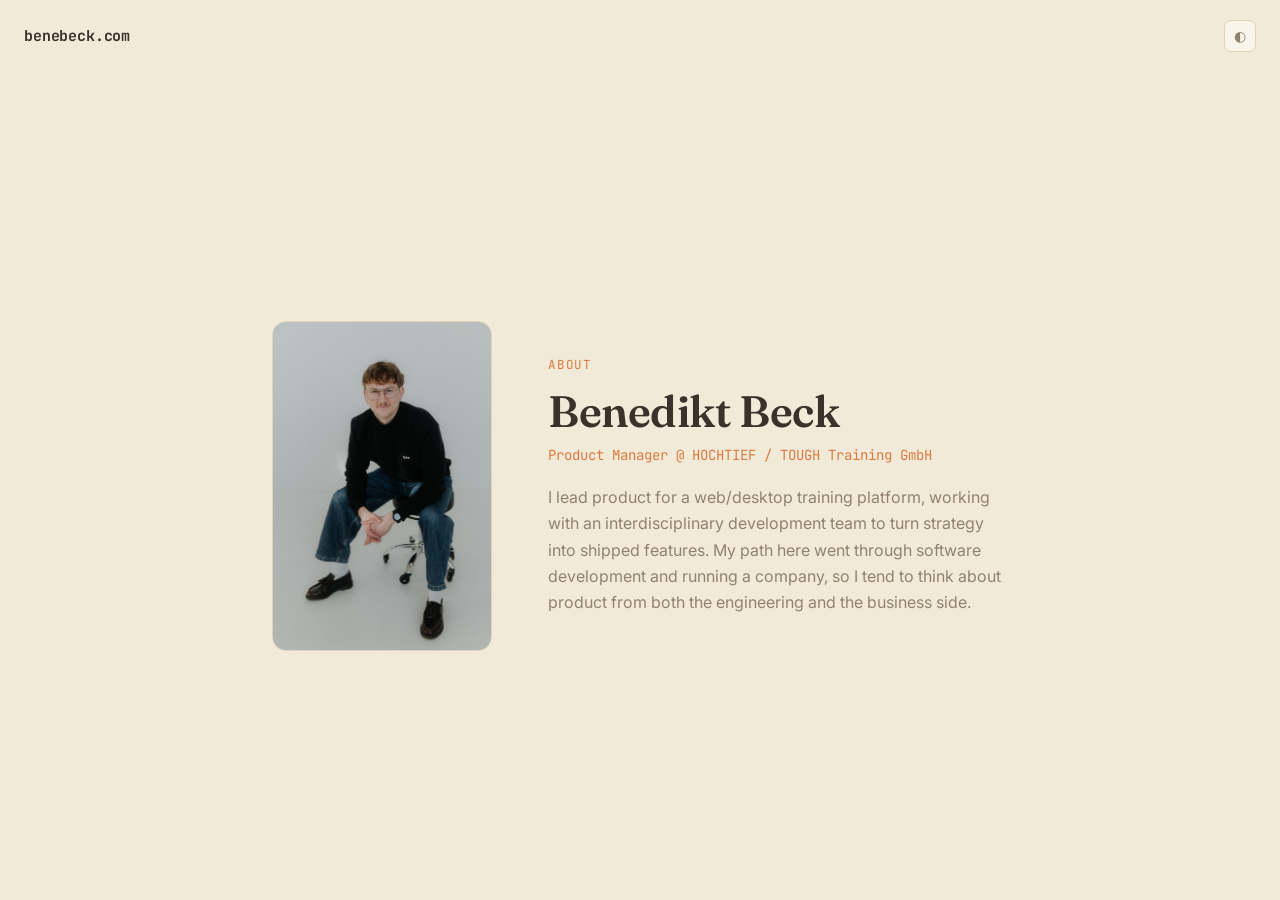
==== about.html @ 8984f31f "Add about page with link from under-construction homepage Homepage now points to a full about sectio" ====
<!DOCTYPE html>
<html lang="en">
<head>
<meta charset="UTF-8">
<meta name="viewport" content="width=device-width, initial-scale=1.0">
<title>Benedikt Beck — benebeck.com</title>
<meta name="description" content="Benedikt Beck — Product Manager @ HOCHTIEF / TOUGH Training GmbH.">
<link rel="icon" type="image/svg+xml" href="favicon.svg">
<link rel="stylesheet" href="style.css">
<style>
  main {
    flex: 1;
    display: flex;
    align-items: center;
    justify-content: center;
    padding: 40px 24px;
  }
  .about {
    display: flex;
    align-items: center;
    gap: 56px;
    max-width: 780px;
  }
  .about-photo {
    width: 220px;
    height: 330px;
    object-fit: cover;
    border-radius: 14px;
    border: 1px solid var(--line);
    flex-shrink: 0;
  }
  h1 {
    font-family: 'Fraunces', serif;
    font-weight: 600;
    font-size: clamp(32px, 5vw, 44px);
    line-height: 1.1;
    margin: 0 0 10px;
    letter-spacing: -0.01em;
  }
  .role {
    font-family: 'JetBrains Mono', monospace;
    font-size: 14px;
    color: var(--accent);
    margin: 0 0 20px;
  }
  .bio {
    font-size: 16px;
    line-height: 1.65;
    color: var(--ink-dim);
    max-width: 460px;
    margin: 0;
  }

  @media (max-width: 640px) {
    .about { flex-direction: column; text-align: center; gap: 28px; }
    .about-photo { width: 180px; height: 270px; }
    .bio { max-width: none; }
  }
</style>
</head>
<body>

<header>
  <a class="logo" href="/">benebeck.com</a>
  <button class="theme-toggle" id="theme-toggle" title="Toggle theme" aria-label="Toggle theme">◐</button>
</header>

<main>
  <div class="about">
    <img class="about-photo" src="assets/benedikt-beck.jpg" alt="Benedikt Beck">
    <div>
      <p class="eyebrow">About</p>
      <h1>Benedikt Beck</h1>
      <p class="role">Product Manager @ HOCHTIEF / TOUGH Training GmbH</p>
      <p class="bio">
        I lead product for a web/desktop training platform, working with
        an interdisciplinary development team to turn strategy into
        shipped features. My path here went through software development
        and running a company, so I tend to think about product from both
        the engineering and the business side.
      </p>
    </div>
  </div>
</main>

<script src="theme.js"></script>

</body>
</html>
---- style.css ----
@import url('https://fonts.googleapis.com/css2?family=Fraunces:opsz,wght@9..144,400;9..144,600&family=Inter:wght@400;500;600&family=JetBrains+Mono:wght@400;500&display=swap');

:root {
  --bg: #F2EAD9;
  --card: #FAF5EA;
  --line: #DFD3BC;
  --ink: #3A332A;
  --ink-dim: #8F836F;
  --accent: #D97B3F;
  --accent-dim: #C0632A;
}
:root[data-theme="dark"] {
  --bg: #211F1D;
  --card: #2A2724;
  --line: #3C3733;
  --ink: #EDE6DA;
  --ink-dim: #A79E92;
  --accent: #5AA99A;
  --accent-dim: #3E7267;
}

* { box-sizing: border-box; }

body {
  margin: 0;
  min-height: 100vh;
  background: var(--bg);
  color: var(--ink);
  font-family: 'Inter', sans-serif;
  transition: background 0.2s ease, color 0.2s ease;
  display: flex;
  flex-direction: column;
}

header {
  display: flex;
  align-items: center;
  justify-content: space-between;
  padding: 20px 24px;
}
.logo {
  font-family: 'JetBrains Mono', monospace;
  font-weight: 700;
  font-size: 15px;
  letter-spacing: -0.01em;
  color: inherit;
  text-decoration: none;
}
.theme-toggle {
  background: var(--card);
  border: 1px solid var(--line);
  color: var(--ink-dim);
  width: 32px;
  height: 32px;
  border-radius: 7px;
  cursor: pointer;
  display: flex;
  align-items: center;
  justify-content: center;
  font-size: 14px;
}
.theme-toggle:hover { color: var(--accent); border-color: var(--accent-dim); }

.eyebrow {
  font-family: 'JetBrains Mono', monospace;
  font-size: 12.5px;
  letter-spacing: 0.06em;
  text-transform: uppercase;
  color: var(--accent);
  margin: 0 0 14px;
}
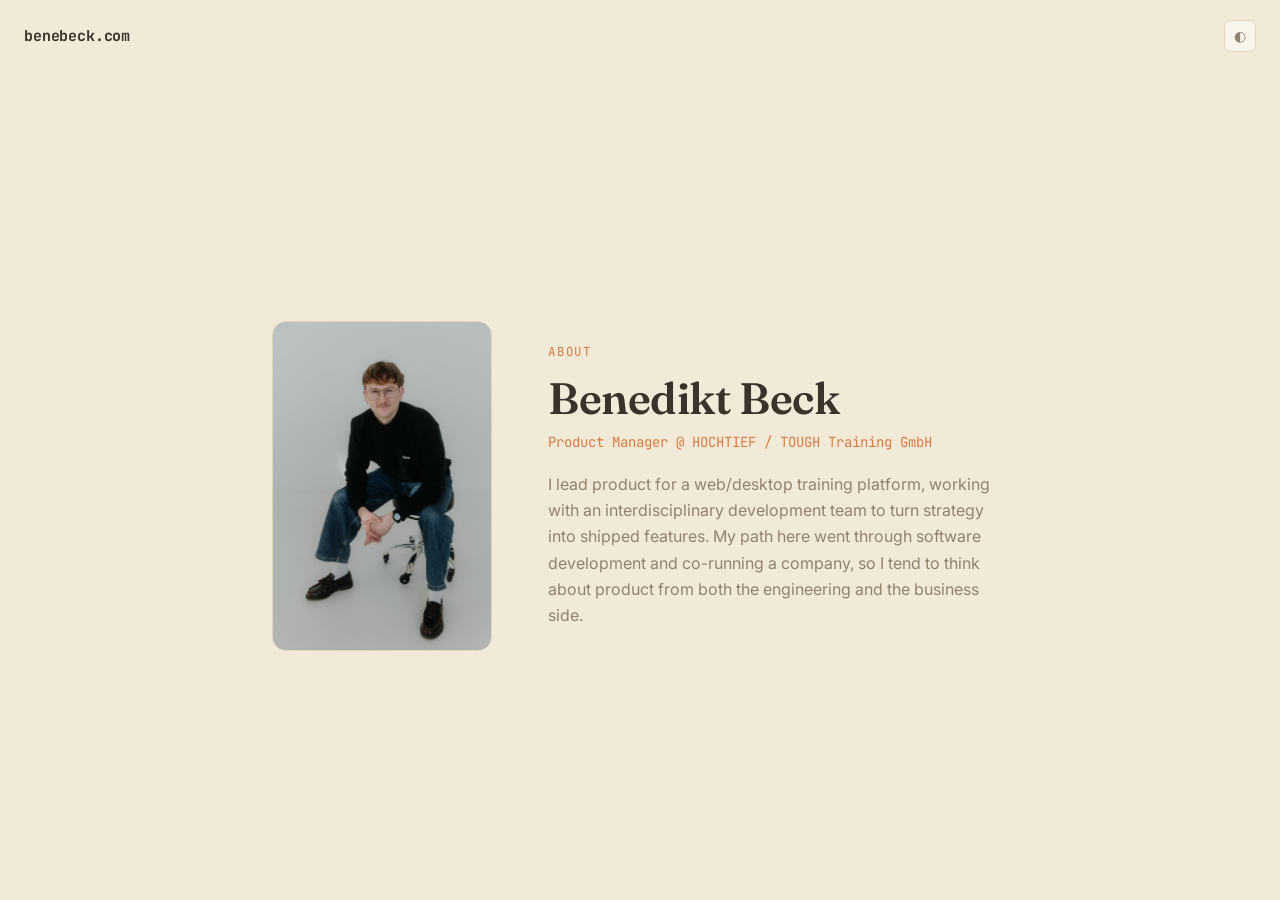
==== commit 7e67dd8c: "Clarify co-running a company in about bio Co-Authored-By: Claude Sonnet 5 <noreply@anthropic.com>" ====
--- a/about.html
+++ b/about.html
@@ -76,7 +76,7 @@
         I lead product for a web/desktop training platform, working with
         an interdisciplinary development team to turn strategy into
         shipped features. My path here went through software development
-        and running a company, so I tend to think about product from both
+        and co-running a company, so I tend to think about product from both
         the engineering and the business side.
       </p>
     </div>
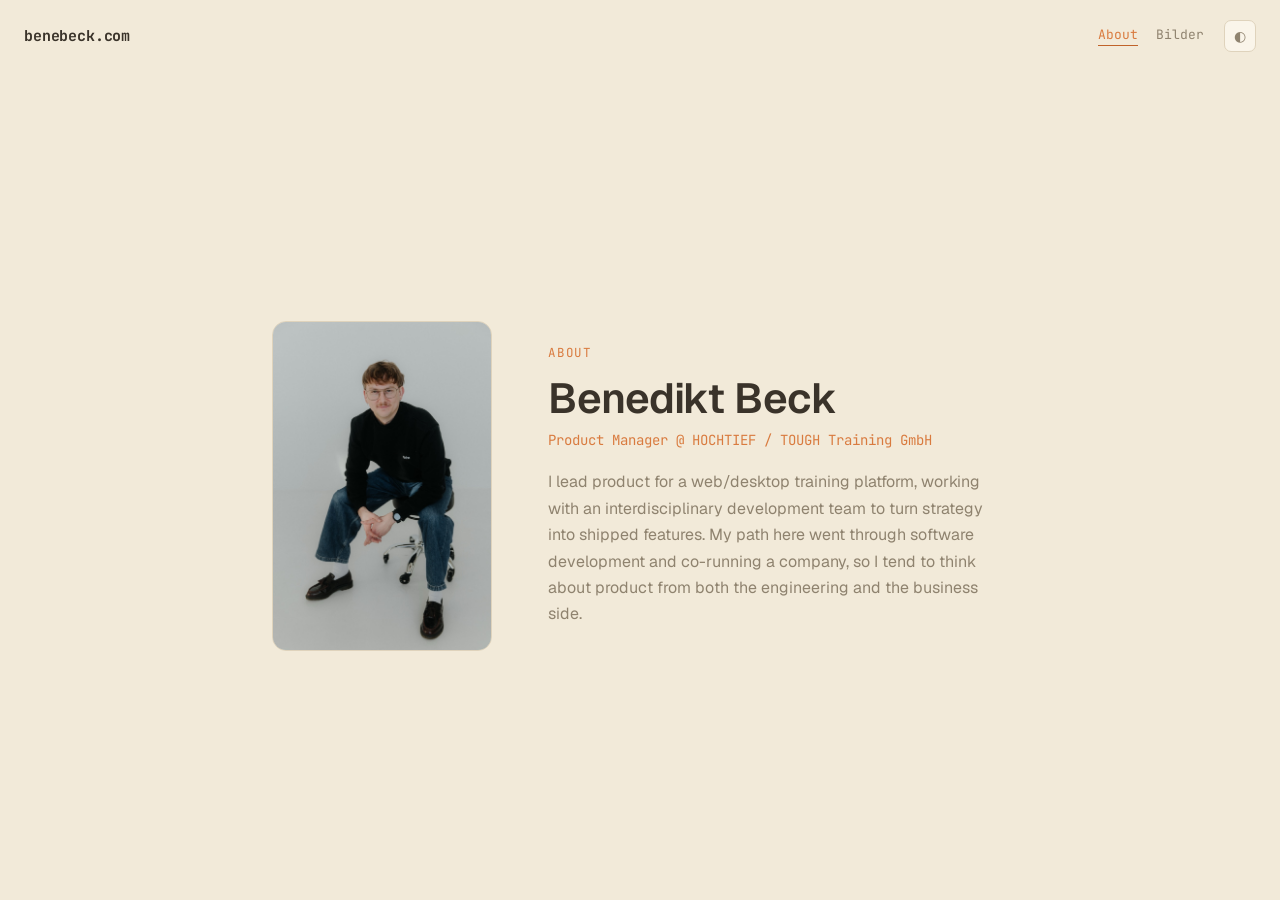
==== commit 8bde07cd: "Switch to self-hosted Geist font Replace Fraunces/Inter with Geist (variable font, self-hosted) for " ====
--- a/about.html
+++ b/about.html
@@ -30,9 +30,9 @@
     flex-shrink: 0;
   }
   h1 {
-    font-family: 'Fraunces', serif;
+    font-family: 'Geist', sans-serif;
     font-weight: 600;
-    font-size: clamp(32px, 5vw, 44px);
+    font-size: 42px;
     line-height: 1.1;
     margin: 0 0 10px;
     letter-spacing: -0.01em;
@@ -62,7 +62,13 @@
 
 <header>
   <a class="logo" href="/">benebeck.com</a>
-  <button class="theme-toggle" id="theme-toggle" title="Toggle theme" aria-label="Toggle theme">◐</button>
+  <div class="header-right">
+    <nav class="nav">
+      <a href="about.html" class="active">About</a>
+      <a href="bilder.html">Bilder</a>
+    </nav>
+    <button class="theme-toggle" id="theme-toggle" title="Toggle theme" aria-label="Toggle theme">◐</button>
+  </div>
 </header>
 
 <main>
--- a/style.css
+++ b/style.css
@@ -1,4 +1,12 @@
-@import url('https://fonts.googleapis.com/css2?family=Fraunces:opsz,wght@9..144,400;9..144,600&family=Inter:wght@400;500;600&family=JetBrains+Mono:wght@400;500&display=swap');
+@import url('https://fonts.googleapis.com/css2?family=JetBrains+Mono:wght@400;500&display=swap');
+
+@font-face {
+  font-family: 'Geist';
+  src: url('assets/fonts/Geist-VariableFont_wght.ttf') format('truetype');
+  font-weight: 100 900;
+  font-style: normal;
+  font-display: swap;
+}
 
 :root {
   --bg: #F2EAD9;
@@ -26,7 +34,8 @@
   min-height: 100vh;
   background: var(--bg);
   color: var(--ink);
-  font-family: 'Inter', sans-serif;
+  font-family: 'Geist', sans-serif;
+  font-size: 16px;
   transition: background 0.2s ease, color 0.2s ease;
   display: flex;
   flex-direction: column;
@@ -36,6 +45,7 @@
   display: flex;
   align-items: center;
   justify-content: space-between;
+  gap: 20px;
   padding: 20px 24px;
 }
 .logo {
@@ -45,6 +55,28 @@
   letter-spacing: -0.01em;
   color: inherit;
   text-decoration: none;
+}
+.header-right {
+  display: flex;
+  align-items: center;
+  gap: 20px;
+}
+.nav {
+  display: flex;
+  gap: 18px;
+}
+.nav a {
+  font-family: 'JetBrains Mono', monospace;
+  font-size: 13px;
+  color: var(--ink-dim);
+  text-decoration: none;
+  border-bottom: 1px solid transparent;
+  padding-bottom: 2px;
+}
+.nav a:hover,
+.nav a.active {
+  color: var(--accent);
+  border-bottom-color: var(--accent-dim);
 }
 .theme-toggle {
   background: var(--card);
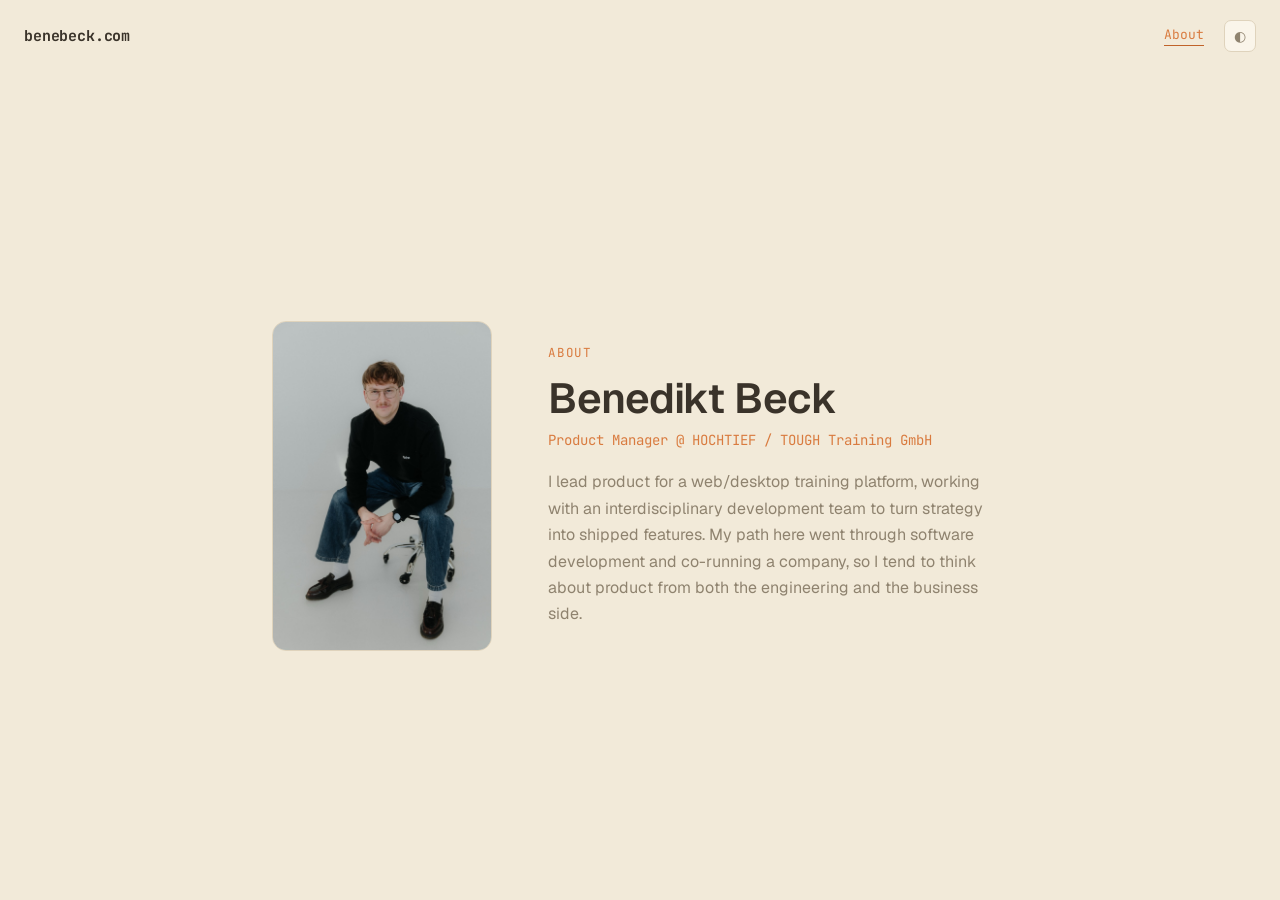
==== commit 949be825: "Remove dead Bilder nav link, fix font-loading FOUC Bilder page never shipped (404). Also swap the re" ====
--- a/about.html
+++ b/about.html
@@ -6,6 +6,9 @@
 <title>Benedikt Beck — benebeck.com</title>
 <meta name="description" content="Benedikt Beck — Product Manager @ HOCHTIEF / TOUGH Training GmbH.">
 <link rel="icon" type="image/svg+xml" href="favicon.svg">
+<link rel="preconnect" href="https://fonts.googleapis.com">
+<link rel="preconnect" href="https://fonts.gstatic.com" crossorigin>
+<link rel="stylesheet" href="https://fonts.googleapis.com/css2?family=JetBrains+Mono:wght@400;500&display=swap">
 <link rel="stylesheet" href="style.css">
 <style>
   main {
@@ -65,7 +68,6 @@
   <div class="header-right">
     <nav class="nav">
       <a href="about.html" class="active">About</a>
-      <a href="bilder.html">Bilder</a>
     </nav>
     <button class="theme-toggle" id="theme-toggle" title="Toggle theme" aria-label="Toggle theme">◐</button>
   </div>
--- a/style.css
+++ b/style.css
@@ -1,5 +1,3 @@
-@import url('https://fonts.googleapis.com/css2?family=JetBrains+Mono:wght@400;500&display=swap');
-
 @font-face {
   font-family: 'Geist';
   src: url('assets/fonts/Geist-VariableFont_wght.ttf') format('truetype');
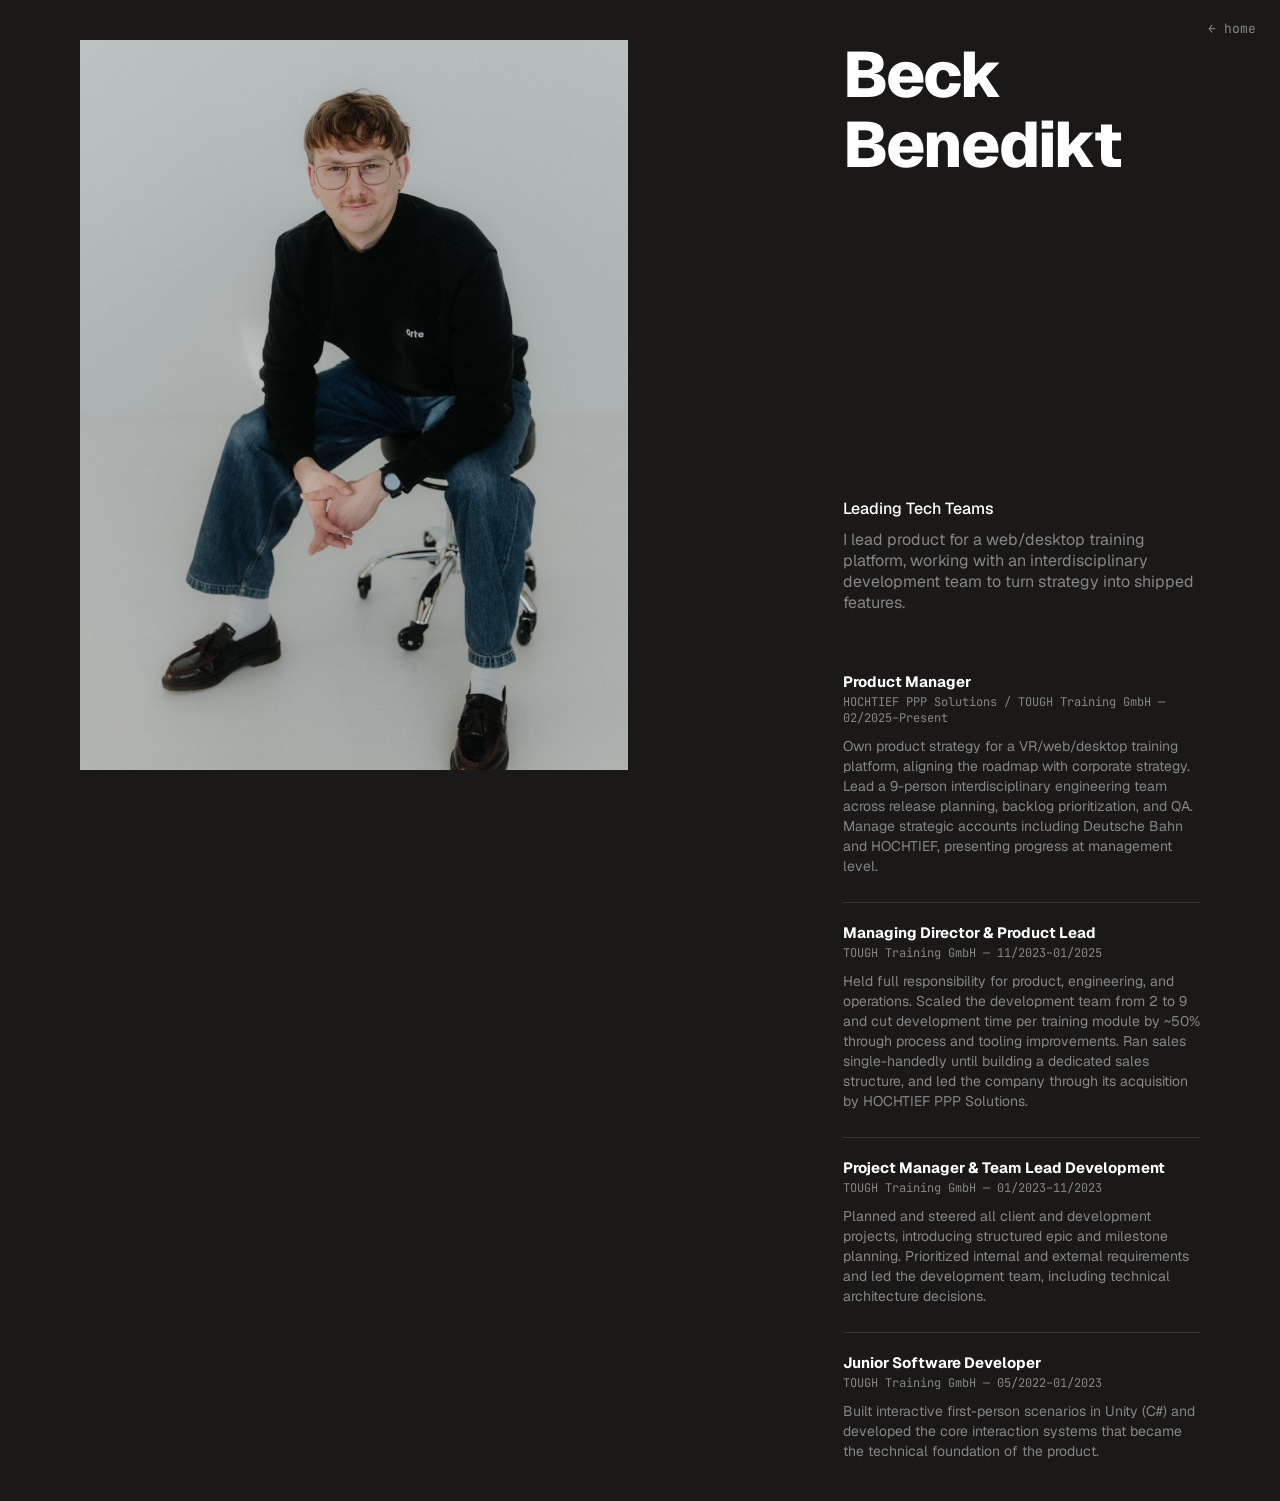
==== commit 599c84e6: "Rebuild homepage and about page to new dark design Replace the placeholder homepage and old about pa" ====
--- a/about.html
+++ b/about.html
@@ -8,90 +8,153 @@
 <link rel="icon" type="image/svg+xml" href="favicon.svg">
 <link rel="preconnect" href="https://fonts.googleapis.com">
 <link rel="preconnect" href="https://fonts.gstatic.com" crossorigin>
-<link rel="stylesheet" href="https://fonts.googleapis.com/css2?family=JetBrains+Mono:wght@400;500&display=swap">
-<link rel="stylesheet" href="style.css">
+<link rel="stylesheet" href="https://fonts.googleapis.com/css2?family=JetBrains+Mono:wght@400;500;700&display=swap">
 <style>
-  main {
+  @font-face {
+    font-family: 'Geist';
+    src: url('assets/fonts/Geist-VariableFont_wght.ttf') format('truetype');
+    font-weight: 100 900;
+    font-style: normal;
+    font-display: swap;
+  }
+  * { box-sizing: border-box; }
+  html, body {
+    margin: 0;
+    background: #1A1918;
+    color: #fff;
+    font-family: 'Geist', sans-serif;
+  }
+
+  .back-link {
+    position: fixed;
+    top: 20px;
+    right: 24px;
+    font-family: 'JetBrains Mono', monospace;
+    font-size: 13px;
+    color: #868686;
+    text-decoration: none;
+    border-bottom: 1px solid transparent;
+    padding-bottom: 2px;
+  }
+  .back-link:hover { color: #fff; }
+
+  .hero {
+    display: flex;
+    align-items: flex-start;
+    gap: 215px;
+    max-width: 1200px;
+    margin: 0 auto;
+    padding: 40px;
+  }
+  .hero-photo {
+    width: 548px;
+    height: 730px;
+    object-fit: cover;
+    flex-shrink: 0;
+    display: block;
+  }
+  .hero-text {
     flex: 1;
+    min-width: 0;
     display: flex;
-    align-items: center;
-    justify-content: center;
-    padding: 40px 24px;
+    flex-direction: column;
   }
-  .about {
-    display: flex;
-    align-items: center;
-    gap: 56px;
-    max-width: 780px;
-  }
-  .about-photo {
-    width: 220px;
-    height: 330px;
-    object-fit: cover;
-    border-radius: 14px;
-    border: 1px solid var(--line);
-    flex-shrink: 0;
-  }
-  h1 {
-    font-family: 'Geist', sans-serif;
-    font-weight: 600;
-    font-size: 42px;
-    line-height: 1.1;
-    margin: 0 0 10px;
-    letter-spacing: -0.01em;
-  }
-  .role {
-    font-family: 'JetBrains Mono', monospace;
-    font-size: 14px;
-    color: var(--accent);
-    margin: 0 0 20px;
-  }
-  .bio {
-    font-size: 16px;
-    line-height: 1.65;
-    color: var(--ink-dim);
-    max-width: 460px;
+  .hero-name {
+    font-weight: 800;
+    font-size: 64px;
+    line-height: 70px;
+    letter-spacing: -0.02em;
     margin: 0;
   }
+  .hero-name span { display: block; }
 
-  @media (max-width: 640px) {
-    .about { flex-direction: column; text-align: center; gap: 28px; }
-    .about-photo { width: 180px; height: 270px; }
-    .bio { max-width: none; }
+  .hero-about {
+    margin-top: 321px;
+  }
+  .hero-label {
+    font-size: 16px;
+    line-height: 1;
+    font-weight: 500;
+    margin: 0 0 12px;
+  }
+  .hero-bio {
+    font-size: 16px;
+    line-height: 21px;
+    color: #868686;
+    margin: 0;
+    max-width: 356px;
+  }
+
+  .cv-list {
+    margin-top: 59px;
+    display: flex;
+    flex-direction: column;
+    gap: 26px;
+    max-width: 480px;
+  }
+  .cv-entry {
+    padding-top: 20px;
+    border-top: 1px solid #343434;
+  }
+  .cv-entry:first-child {
+    padding-top: 0;
+    border-top: none;
+  }
+  .cv-role {
+    font-size: 15px;
+    font-weight: 700;
+    margin: 0 0 3px;
+  }
+  .cv-meta {
+    font-family: 'JetBrains Mono', monospace;
+    font-size: 12px;
+    color: #868686;
+    margin: 0 0 10px;
+  }
+  .cv-desc {
+    font-size: 14px;
+    line-height: 20px;
+    color: #868686;
+    margin: 0;
   }
 </style>
 </head>
 <body>
 
-<header>
-  <a class="logo" href="/">benebeck.com</a>
-  <div class="header-right">
-    <nav class="nav">
-      <a href="about.html" class="active">About</a>
-    </nav>
-    <button class="theme-toggle" id="theme-toggle" title="Toggle theme" aria-label="Toggle theme">◐</button>
-  </div>
-</header>
+<a class="back-link" href="/">← home</a>
 
-<main>
-  <div class="about">
-    <img class="about-photo" src="assets/benedikt-beck.jpg" alt="Benedikt Beck">
-    <div>
-      <p class="eyebrow">About</p>
-      <h1>Benedikt Beck</h1>
-      <p class="role">Product Manager @ HOCHTIEF / TOUGH Training GmbH</p>
-      <p class="bio">
-        I lead product for a web/desktop training platform, working with
-        an interdisciplinary development team to turn strategy into
-        shipped features. My path here went through software development
-        and co-running a company, so I tend to think about product from both
-        the engineering and the business side.
-      </p>
+<div class="hero">
+  <img class="hero-photo" src="assets/benedikt-beck.jpg" alt="Beck Benedikt">
+  <div class="hero-text">
+    <h1 class="hero-name"><span>Beck</span><span>Benedikt</span></h1>
+    <div class="hero-about">
+      <p class="hero-label">Leading Tech Teams</p>
+      <p class="hero-bio">I lead product for a web/desktop training platform, working with an interdisciplinary development team to turn strategy into shipped features.</p>
+    </div>
+    <div class="cv-list">
+      <div class="cv-entry">
+        <p class="cv-role">Product Manager</p>
+        <p class="cv-meta">HOCHTIEF PPP Solutions / TOUGH Training GmbH — 02/2025–Present</p>
+        <p class="cv-desc">Own product strategy for a VR/web/desktop training platform, aligning the roadmap with corporate strategy. Lead a 9-person interdisciplinary engineering team across release planning, backlog prioritization, and QA. Manage strategic accounts including Deutsche Bahn and HOCHTIEF, presenting progress at management level.</p>
+      </div>
+      <div class="cv-entry">
+        <p class="cv-role">Managing Director &amp; Product Lead</p>
+        <p class="cv-meta">TOUGH Training GmbH — 11/2023–01/2025</p>
+        <p class="cv-desc">Held full responsibility for product, engineering, and operations. Scaled the development team from 2 to 9 and cut development time per training module by ~50% through process and tooling improvements. Ran sales single-handedly until building a dedicated sales structure, and led the company through its acquisition by HOCHTIEF PPP Solutions.</p>
+      </div>
+      <div class="cv-entry">
+        <p class="cv-role">Project Manager &amp; Team Lead Development</p>
+        <p class="cv-meta">TOUGH Training GmbH — 01/2023–11/2023</p>
+        <p class="cv-desc">Planned and steered all client and development projects, introducing structured epic and milestone planning. Prioritized internal and external requirements and led the development team, including technical architecture decisions.</p>
+      </div>
+      <div class="cv-entry">
+        <p class="cv-role">Junior Software Developer</p>
+        <p class="cv-meta">TOUGH Training GmbH — 05/2022–01/2023</p>
+        <p class="cv-desc">Built interactive first-person scenarios in Unity (C#) and developed the core interaction systems that became the technical foundation of the product.</p>
+      </div>
     </div>
   </div>
-</main>
-
-<script src="theme.js"></script>
+</div>
 
 </body>
 </html>
